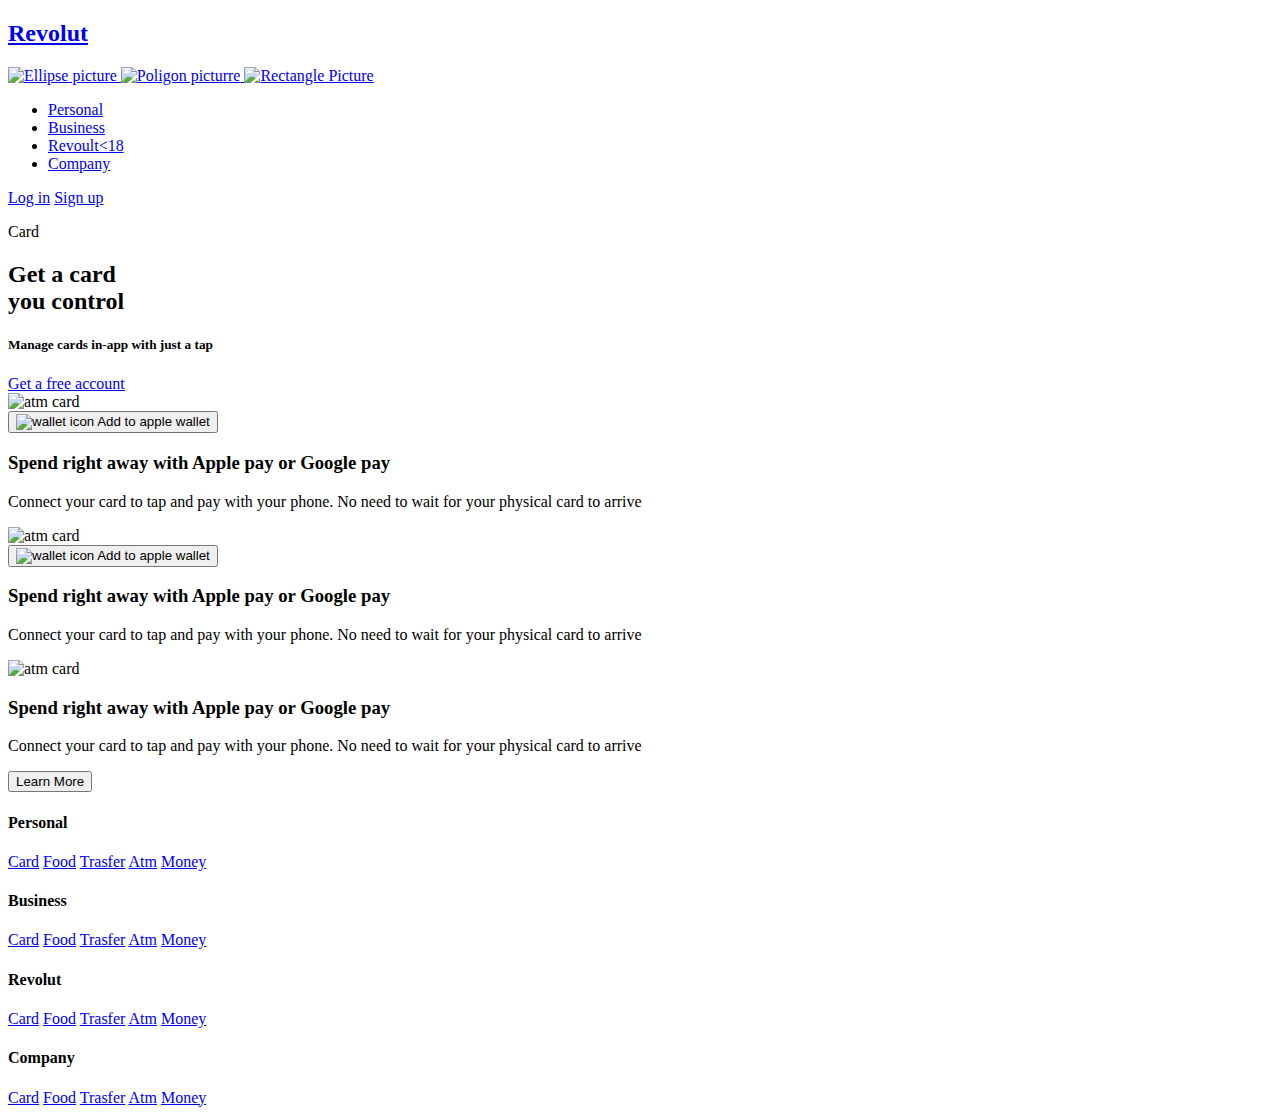
==== index.html @ d12bc12c "new card is added" ====
<!DOCTYPE html>
<html lang="en">
<head>
    <meta charset="UTF-8">
    <meta name="viewport" content="width=device-width, initial-scale=1.0">
    <title>Document</title>
    <link rel="stylesheet" href="style.css">
</head>
<body class="sticky">
    <header class="header">
        <a href="#" class="headerText">
            <h2>Revolut</h2>
            <img src="img/Ellipse1.png" alt="Ellipse picture">
            <img src="img/Polygon1.png" alt="Poligon picturre">
            <img src="img/Rectangle19.png" alt="Rectangle Picture">
        </a>

        <nav class="mainNave">
            <ul class="mainNaveList">
                <li><a href="#" class="mainNaveLink">Personal</a></li>
                <li><a href="#" class="mainNaveLink">Business</a></li>
                <li><a href="#" class="mainNaveLink">Revoult&lt;18</a></li>
                <li><a href="#" class="mainNaveLink">Company</a></li> 
            </ul>
        </nav>

        <div class="navBtn">
            <a href="#" class="btn  loginBtn">Log in</a>
            <a href="#" class="btn  signupBtn">Sign up</a>
        </div>
    </header>
    <main>

        <!-- HERO SECTION -->
        <section class="heroSection">
            <div class="heroContainer">
                <p class="heroText">Card</p>
                <h2 class="heroTitle">Get a card <br> you control</h2>
                <h5 class="heroSubTitle">Manage cards in-app with just a tap</h5>
                <div class="heroBtn">
                    <a href="#" class="btn">Get a free account</a>
                </div>
            </div>
        </section>

        <!-- ABOUT SECTION -->
        <section class="aboutSection">
            <div class="gridCard addWallet">
                <div class="gridItem">
                    <img src="/img/Card1.png" alt="atm card" /> <br/>
                    <a href="#">
                        <button>
                            <img src="/img/Wallet.png" alt="wallet icon">
                            Add to apple wallet
                        </button>
                    </a>
                </div>

                <div class="gridItem gridItemText">
                    <h3>Spend right away with Apple pay or Google pay</h3>
                    <p>Connect your card to tap and pay with your phone. No need to wait for your physical card to arrive </p>
                </div>
            </div>

            <div class="gridCard addWallet">
                <div class="gridItem">
                    <img src="/img/Card1.png" alt="atm card" /> <br/>
                    <a href="#">
                        <button>
                            <img src="/img/Wallet.png" alt="wallet icon">
                            Add to apple wallet
                        </button>
                    </a>
                </div>

                <div class="gridItem gridItemText">
                    <h3>Spend right away with Apple pay or Google pay</h3>
                    <p>Connect your card to tap and pay with your phone. No need to wait for your physical card to arrive </p>
                </div>
            </div>
            
            <div class="gridCard learnMore">
                <div class="gridItem">
                    <img src="/img/card.svg" alt="atm card" /> <br/>  
                </div>

                <div class="gridItem gridItemText">
                    <h3>Spend right away with Apple pay or Google pay</h3>
                    <p>Connect your card to tap and pay with your phone. No need to wait for your physical card to arrive </p>
                    <a href="#">
                        <button class="learnMoreBtn">
                           Learn More
                        </button>
                    </a>
                </div>
            </div>
        </section>
    </main>


    <!-- FOOTER SECTION -->
    <footer class="footerSection">
        <div class="gridItem">
            <h4>Personal</h4>
            <div class="footerLink">
            <a href="#">Card</a>
            <a href="#">Food</a>
            <a href="#">Trasfer</a>
            <a href="#">Atm</a>
            <a href="#">Money</a>
            </div>
        </div>

        <div class="gridItem">
            <h4>Business</h4>
            <div class="footerLink">
            <a href="#">Card</a>
            <a href="#">Food</a>
            <a href="#">Trasfer</a>
            <a href="#">Atm</a>
            <a href="#">Money</a>
            </div>
        </div>

        <div class="gridItem">
            <h4>Revolut</h4>
            <div class="footerLink">
            <a href="#">Card</a>
            <a href="#">Food</a>
            <a href="#">Trasfer</a>
            <a href="#">Atm</a>
            <a href="#">Money</a>
            </div>
        </div>

        <div class="gridItem">
            <h4>Company</h4>
            <div class="footerLink">
            <a href="#">Card</a>
            <a href="#">Food</a>
            <a href="#">Trasfer</a>
            <a href="#">Atm</a>
            <a href="#">Money</a>
            </div>
        </div>
    </footer>
    
</body>
</html>
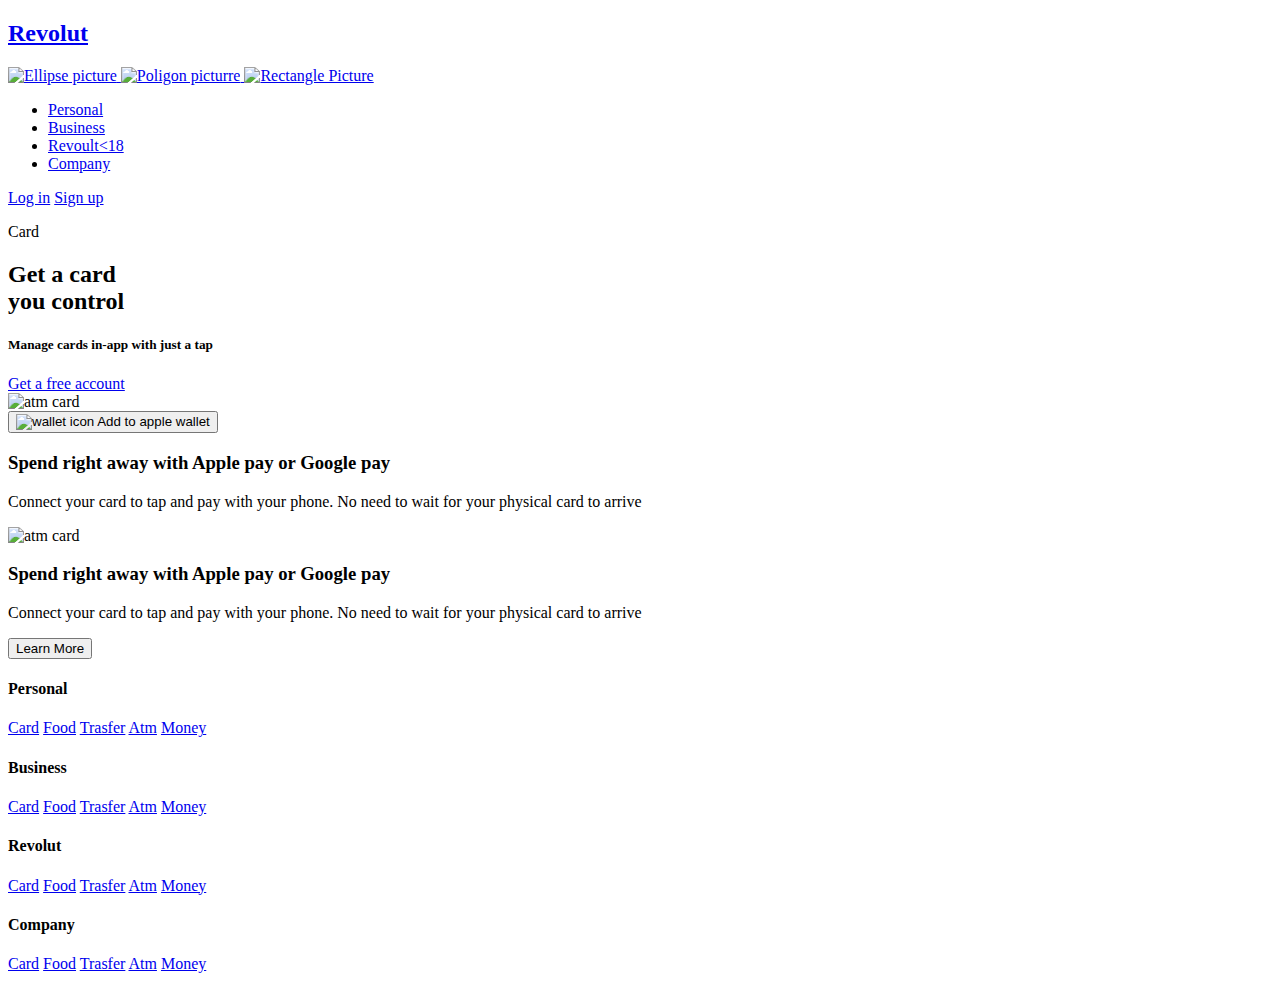
==== commit 366cfbf8: "remove the recent card" ====
--- a/index.html
+++ b/index.html
@@ -45,23 +45,6 @@
 
         <!-- ABOUT SECTION -->
         <section class="aboutSection">
-            <div class="gridCard addWallet">
-                <div class="gridItem">
-                    <img src="/img/Card1.png" alt="atm card" /> <br/>
-                    <a href="#">
-                        <button>
-                            <img src="/img/Wallet.png" alt="wallet icon">
-                            Add to apple wallet
-                        </button>
-                    </a>
-                </div>
-
-                <div class="gridItem gridItemText">
-                    <h3>Spend right away with Apple pay or Google pay</h3>
-                    <p>Connect your card to tap and pay with your phone. No need to wait for your physical card to arrive </p>
-                </div>
-            </div>
-
             <div class="gridCard addWallet">
                 <div class="gridItem">
                     <img src="/img/Card1.png" alt="atm card" /> <br/>
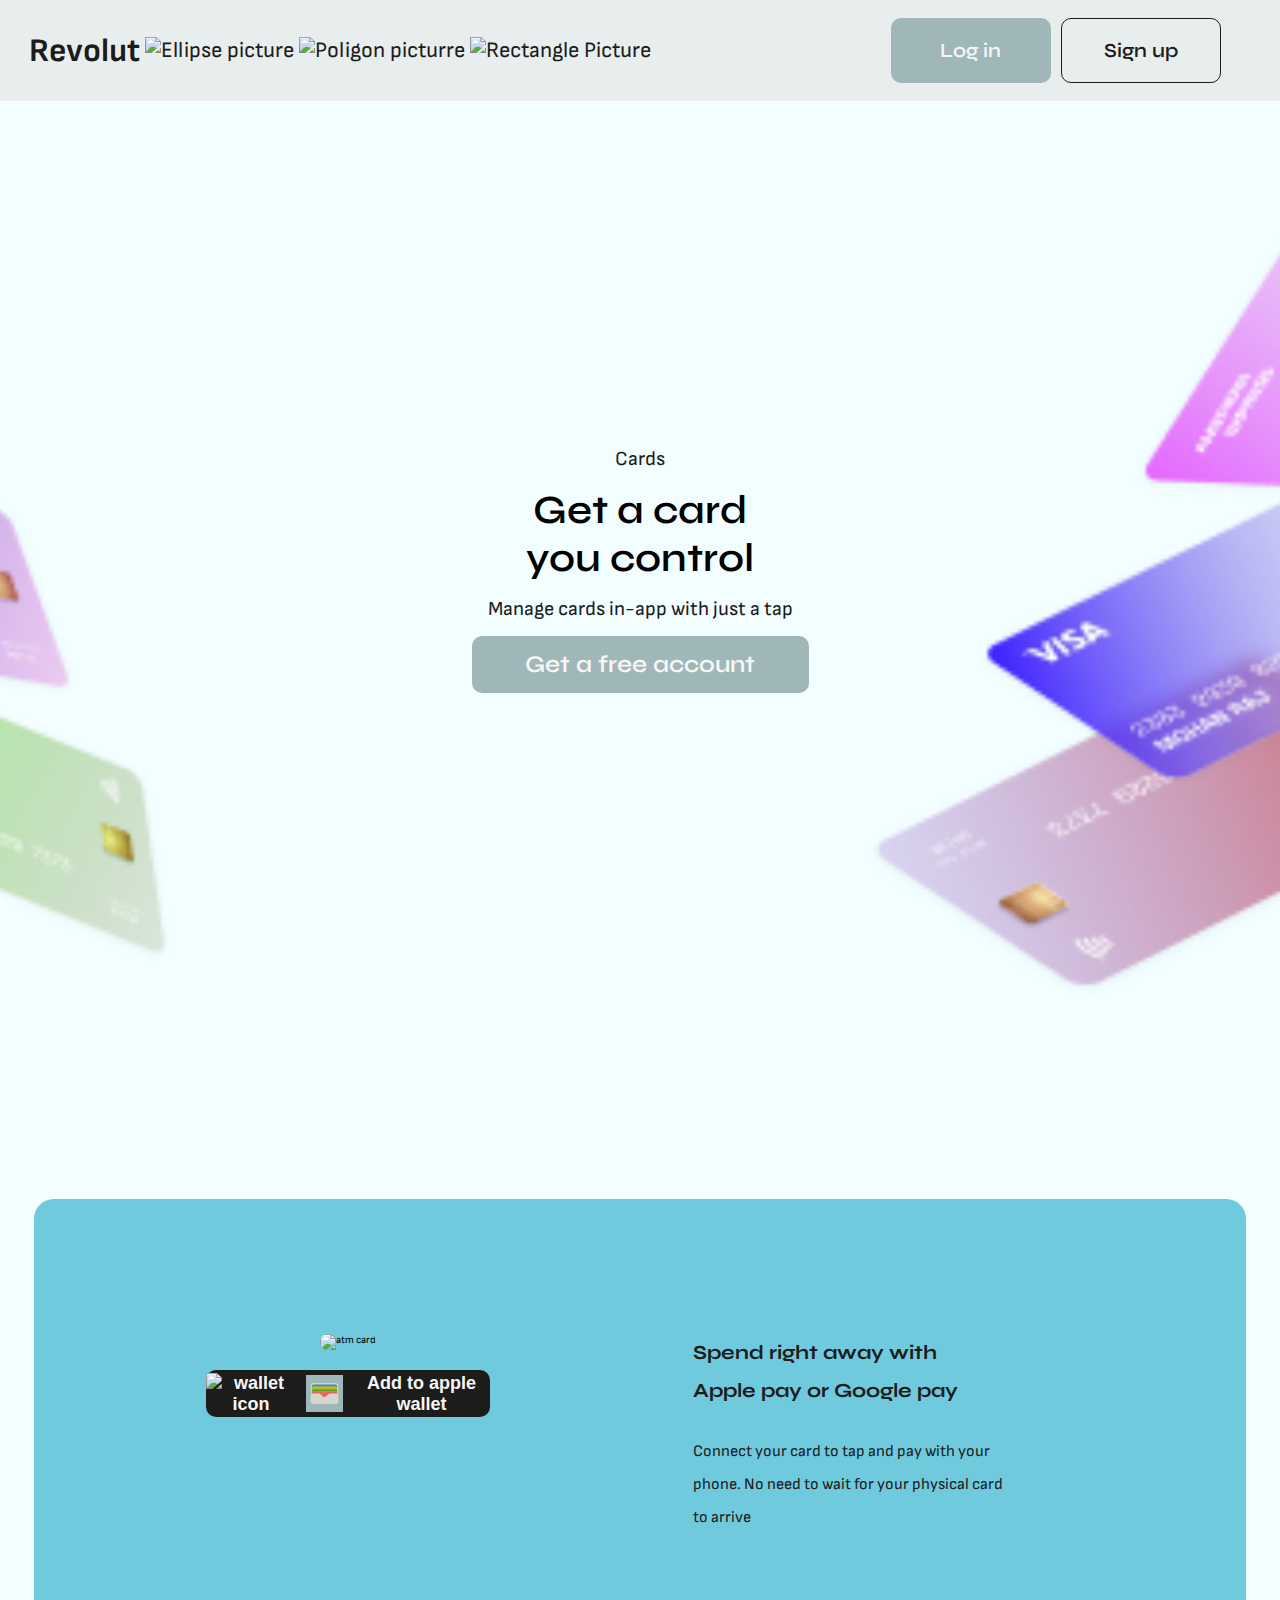
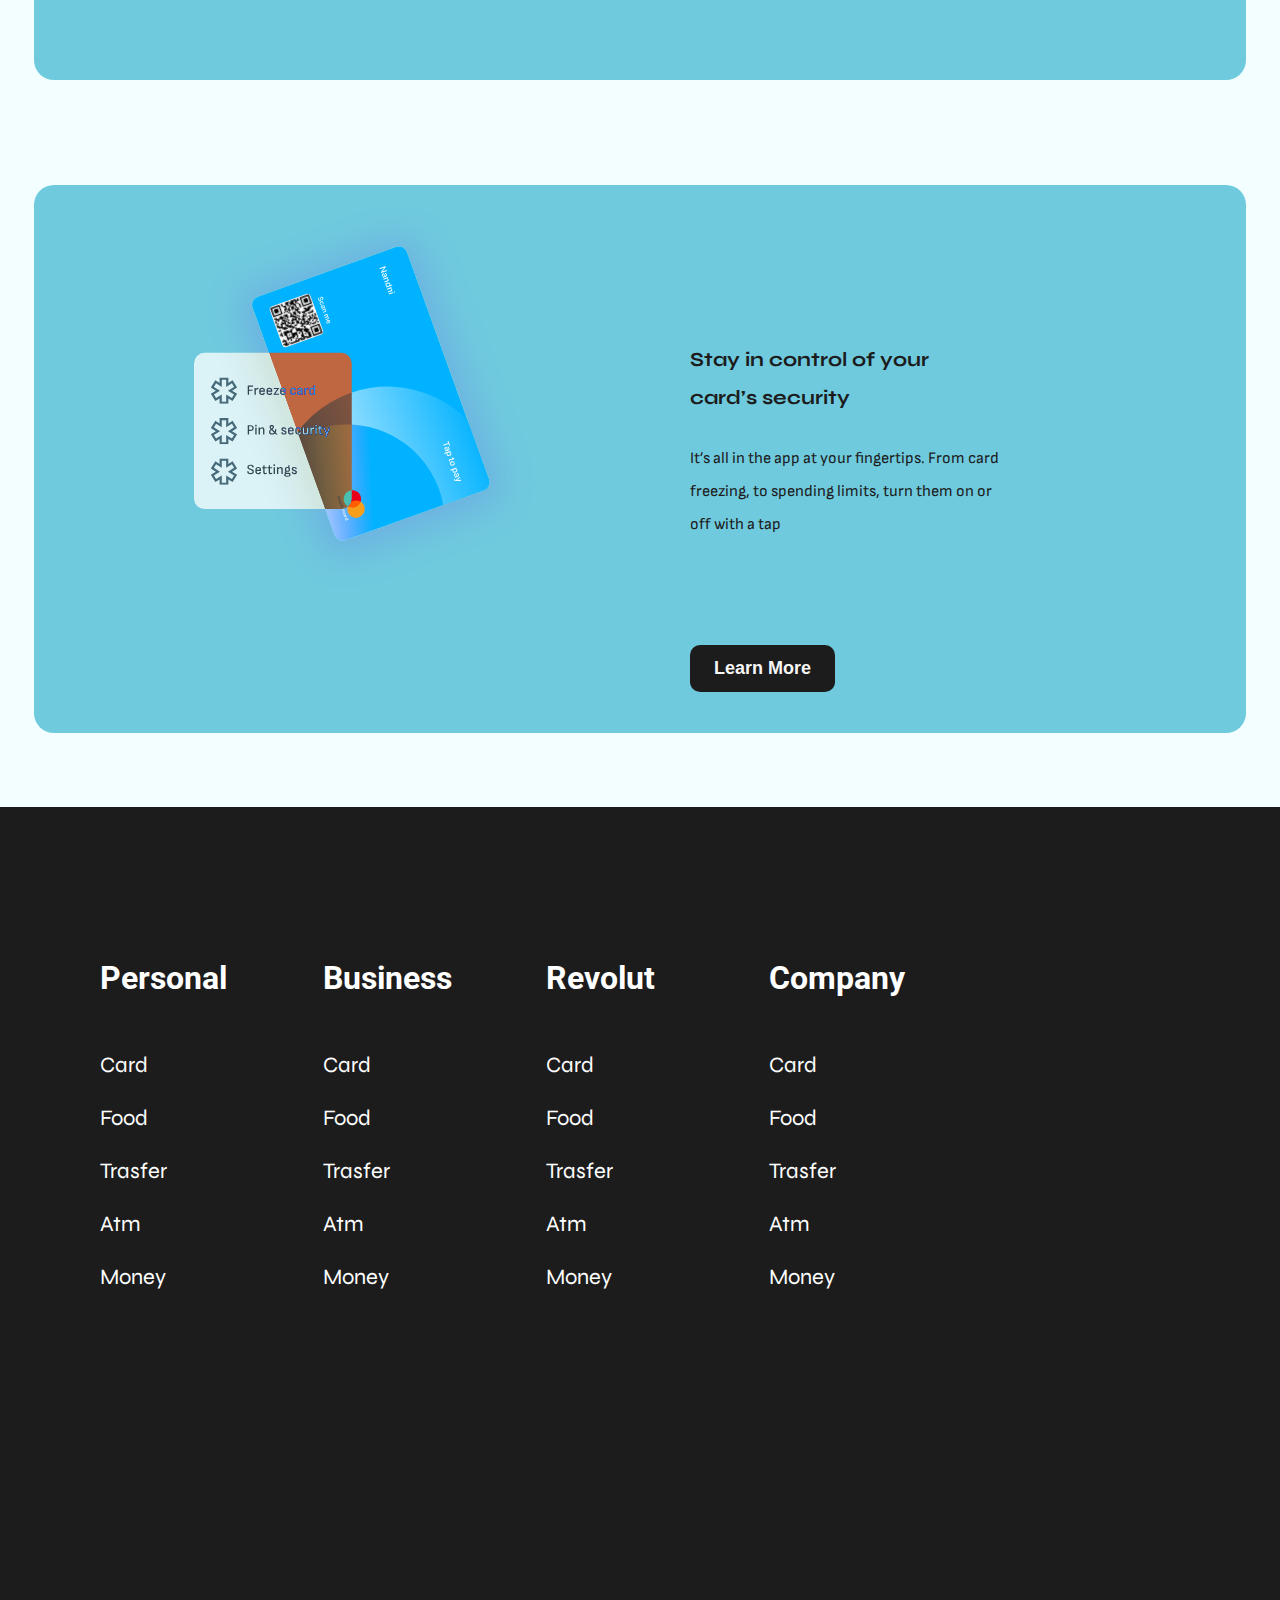
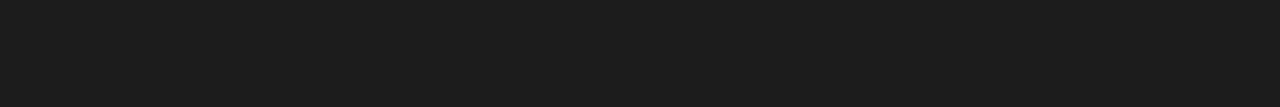
==== commit 7b3b004d: "almost done with it" ====
--- a/index.html
+++ b/index.html
@@ -1,132 +1,173 @@
 <!DOCTYPE html>
 <html lang="en">
-<head>
-    <meta charset="UTF-8">
-    <meta name="viewport" content="width=device-width, initial-scale=1.0">
+  <head>
+    <meta charset="UTF-8" />
+    <meta name="viewport" content="width=device-width, initial-scale=1.0" />
     <title>Document</title>
-    <link rel="stylesheet" href="style.css">
-</head>
-<body class="sticky">
+    <link rel="stylesheet" href="/css/style.css" />
+    <link rel="stylesheet" href="/css/mediaQuery.css" />
+    <link rel="stylesheet" href="/css/general.css" />
+    <link rel="icon" href="/img/Polygon.png" />
+    <link rel="apple-touch-icon" href="/img/Polygon.png" />
+  </head>
+  <body class="menu">
     <header class="header">
-        <a href="#" class="headerText">
-            <h2>Revolut</h2>
-            <img src="img/Ellipse1.png" alt="Ellipse picture">
-            <img src="img/Polygon1.png" alt="Poligon picturre">
-            <img src="img/Rectangle19.png" alt="Rectangle Picture">
-        </a>
+      <a href="#" class="logo">
+        <h2>Revolut</h2>
+        <img src="img/Ellipse1.png" alt="Ellipse picture" />
+        <img src="img/Polygon1.png" alt="Poligon picturre" />
+        <img src="img/Rectangle19.png" alt="Rectangle Picture" />
+      </a>
 
-        <nav class="mainNave">
-            <ul class="mainNaveList">
-                <li><a href="#" class="mainNaveLink">Personal</a></li>
-                <li><a href="#" class="mainNaveLink">Business</a></li>
-                <li><a href="#" class="mainNaveLink">Revoult&lt;18</a></li>
-                <li><a href="#" class="mainNaveLink">Company</a></li> 
+      <nav class="mainNav">
+        <ul class="mainNavList">
+          <li class="mainNavigationLink">
+            <a href="#" class="mainNaveLink">Personal</a>
+            <ul class="personalList">
+              <li><a href="#" class="personalLink">Card</a></li>
+              <li><a href="#" class="personalLink">Food</a></li>
+              <li><a href="#" class="personalLink">Transfer</a></li>
+              <li><a href="#" class="personalLink">Atm</a></li>
+              <li><a href="#" class="personalLink">Money</a></li>
             </ul>
-        </nav>
+          </li>
+          <li><a href="#" class="mainNavLink">Business</a></li>
+          <li>
+            <a href="#" class="mainNavLink"
+              >Revoult&lt;18
+              <div class=""></div
+            ></a>
+          </li>
+          <li><a href="#" class="mainNavLink">Company</a></li>
+          <div class="navBtn">
+            <a href="#" class="btn loginBtn">Log in</a>
+            <a href="/form/form.html" class="btn signupBtn">Sign up</a>
+          </div>
+        </ul>
+      </nav>
 
+      <div class="mobileDiv">
         <div class="navBtn">
-            <a href="#" class="btn  loginBtn">Log in</a>
-            <a href="#" class="btn  signupBtn">Sign up</a>
+          <a href="#" class="btn loginBtn">Log in</a>
+          <a href="/form/form.html" class="btn signupBtn">Sign up</a>
         </div>
+
+        <div class="btn-mobile-nav">
+          <ion-icon class="icon-mobile-nav" name="menu-outline"></ion-icon>
+          <ion-icon class="icon-mobile-nav" name="close-outline"></ion-icon>
+        </div>
+      </div>
     </header>
+
+    <!-- HERO SECTION -->
     <main>
+      <section class="heroSection">
+        <div class="heroContainer">
+          <p class="heroText">Cards</p>
+          <h2 class="heroTitle">Get a card <br />you control</h2>
+          <h5 class="heroSubTitle">Manage cards in-app with just a tap</h5>
+          <div class="heroBtn">
+            <a href="#" class="btn">Get a free account</a>
+          </div>
+        </div>
+      </section>
 
-        <!-- HERO SECTION -->
-        <section class="heroSection">
-            <div class="heroContainer">
-                <p class="heroText">Card</p>
-                <h2 class="heroTitle">Get a card <br> you control</h2>
-                <h5 class="heroSubTitle">Manage cards in-app with just a tap</h5>
-                <div class="heroBtn">
-                    <a href="#" class="btn">Get a free account</a>
-                </div>
-            </div>
-        </section>
+      <!-- ABOUT SECTION -->
+      <section class="aboutSection">
+        <div class="gridCard addWallet">
+          <div class="gridItem gridItemCard">
+            <img class="aboutImg1" src="/img/Card1.png" style="border-radius: 10px;" alt="atm card" />
+            <a href="#">
+              <button>
+                <img src="/img/Wallet.png" alt="wallet icon" />
+                <img src="/img/wallet2.svg" alt="wallet icon" />
+                Add to apple wallet
+              </button>
+            </a>
+          </div>
 
-        <!-- ABOUT SECTION -->
-        <section class="aboutSection">
-            <div class="gridCard addWallet">
-                <div class="gridItem">
-                    <img src="/img/Card1.png" alt="atm card" /> <br/>
-                    <a href="#">
-                        <button>
-                            <img src="/img/Wallet.png" alt="wallet icon">
-                            Add to apple wallet
-                        </button>
-                    </a>
-                </div>
+          <div class="gridItem gridItemText">
+            <h3>Spend right away with Apple pay or Google pay</h3>
+            <p>
+              Connect your card to tap and pay with your phone. No need to wait
+              for your physical card to arrive
+            </p>
+          </div>
+        </div>
 
-                <div class="gridItem gridItemText">
-                    <h3>Spend right away with Apple pay or Google pay</h3>
-                    <p>Connect your card to tap and pay with your phone. No need to wait for your physical card to arrive </p>
-                </div>
-            </div>
-            
-            <div class="gridCard learnMore">
-                <div class="gridItem">
-                    <img src="/img/card.svg" alt="atm card" /> <br/>  
-                </div>
+        <div class="gridCard learnMore">
+          <div class="gridItem learnMoreCard">
+            <img class="atm2" src="/img/card2.png" alt="atm card"  class="atmTablet" />
+            <img class="atmTablet" src="/img/atmTablet.svg" alt="atm card" />
+          </div>
 
-                <div class="gridItem gridItemText">
-                    <h3>Spend right away with Apple pay or Google pay</h3>
-                    <p>Connect your card to tap and pay with your phone. No need to wait for your physical card to arrive </p>
-                    <a href="#">
-                        <button class="learnMoreBtn">
-                           Learn More
-                        </button>
-                    </a>
-                </div>
-            </div>
-        </section>
+          <div class="gridItem gridItemText">
+            <h3>Stay in control of your card’s security</h3>
+            <p>
+              It’s all in the app at your fingertips. From card freezing, to
+              spending limits, turn them on or off with a tap
+            </p>
+            <a href="#"><button class="learnMoreBtn">Learn More</button></a>
+          </div>
+        </div>
+      </section>
     </main>
-
 
     <!-- FOOTER SECTION -->
     <footer class="footerSection">
-        <div class="gridItem">
-            <h4>Personal</h4>
-            <div class="footerLink">
-            <a href="#">Card</a>
-            <a href="#">Food</a>
-            <a href="#">Trasfer</a>
-            <a href="#">Atm</a>
-            <a href="#">Money</a>
-            </div>
+      <div class="gridItem">
+        <h4>Personal</h4>
+        <div class="footerLink">
+          <a href="#">Card</a>
+          <a href="#">Food</a>
+          <a href="#">Trasfer</a>
+          <a href="#">Atm</a>
+          <a href="#">Money</a>
         </div>
+      </div>
 
-        <div class="gridItem">
-            <h4>Business</h4>
-            <div class="footerLink">
-            <a href="#">Card</a>
-            <a href="#">Food</a>
-            <a href="#">Trasfer</a>
-            <a href="#">Atm</a>
-            <a href="#">Money</a>
-            </div>
+      <div class="gridItem">
+        <h4>Business</h4>
+        <div class="footerLink">
+          <a href="#">Card</a>
+          <a href="#">Food</a>
+          <a href="#">Trasfer</a>
+          <a href="#">Atm</a>
+          <a href="#">Money</a>
         </div>
+      </div>
 
-        <div class="gridItem">
-            <h4>Revolut</h4>
-            <div class="footerLink">
-            <a href="#">Card</a>
-            <a href="#">Food</a>
-            <a href="#">Trasfer</a>
-            <a href="#">Atm</a>
-            <a href="#">Money</a>
-            </div>
+      <div class="gridItem">
+        <h4>Revolut</h4>
+        <div class="footerLink">
+          <a href="#">Card</a>
+          <a href="#">Food</a>
+          <a href="#">Trasfer</a>
+          <a href="#">Atm</a>
+          <a href="#">Money</a>
         </div>
+      </div>
 
-        <div class="gridItem">
-            <h4>Company</h4>
-            <div class="footerLink">
-            <a href="#">Card</a>
-            <a href="#">Food</a>
-            <a href="#">Trasfer</a>
-            <a href="#">Atm</a>
-            <a href="#">Money</a>
-            </div>
+      <div class="gridItem">
+        <h4>Company</h4>
+        <div class="footerLink">
+          <a href="#">Card</a>
+          <a href="#">Food</a>
+          <a href="#">Trasfer</a>
+          <a href="#">Atm</a>
+          <a href="#">Money</a>
         </div>
+      </div>
     </footer>
-    
-</body>
-</html>+    <script
+      type="module"
+      src="https://unpkg.com/ionicons@7.1.0/dist/ionicons/ionicons.esm.js"
+    ></script>
+    <script
+      nomodule
+      src="https://unpkg.com/ionicons@7.1.0/dist/ionicons/ionicons.js"
+    ></script>
+
+    <script src="/js/script.js"></script>
+  </body>
+</html>
--- a/css/style.css
+++ b/css/style.css
@@ -0,0 +1,373 @@
+/* HEADER AND NAVBAR */
+
+.header {
+  display: flex;
+  flex-direction: row;
+  justify-content: space-between;
+  align-items: center;
+  background-color: #e8eded;
+  height: 138px;
+  width: 100%;
+  position: fixed;
+  top: 0;
+  bottom: 0;
+  padding: 42px 100px;
+  z-index: 1;
+  box-shadow: 0, 1.2rem, 3.2rem rgba(0, 0, 0, 0.3);
+}
+
+
+.logo {
+  color: #1c1c1c;
+  text-decoration: none;
+  font-size: 20px;
+  display: flex;
+  justify-content: center;
+  align-items: center;
+  gap: 5px;
+}
+
+.mainNav .navBtn{
+  display: none;
+
+}
+
+.mainNavList {
+  display: flex;
+  justify-content: center;
+  align-items: center;
+  text-decoration: none;
+  list-style-type: none;
+  color: #1c1c1c;
+  gap: 3.2rem;
+  font-size: 24px;
+}
+
+.mainNavLink:link,
+.mainNavLink:visited {
+  color: #1c1c1c;
+  text-decoration: none;
+}
+
+.mainNavLink:hover,
+.mainNavLink:active {
+  color: #6fcade;
+  text-decoration: underline;
+}
+
+
+
+/* PERSONALIST */
+.personalList {
+  list-style: none;
+  font-size: 24px;
+  margin-top: 20rem;
+  padding: 70px 30px;
+  display: none;
+  background-color: #e8eded;
+  gap: 2rem;
+  display: none;
+}
+
+.personalLink:link .personalLink {
+  display: none;
+}
+
+.personalLink:link,
+.personalLink:visited {
+  font-size: 24px;
+  color: #1c1c1c;
+}
+.personalLink:hover,
+.personalLink:active {
+  color: #6fcade;
+}
+
+.mainNavigationLink:hover .personalList {
+  display: flex;
+  flex-direction: column;
+  margin-top: 20rem;
+  border-radius: 10px;
+  padding: 5px 50px;
+}
+
+/* MOBILE NAV BUTTON */
+
+.btn-mobile-nav {
+  cursor: pointer;
+  background: none;
+  border: none;
+  display: none;
+}
+
+.icon-mobile-nav {
+  width: 4.8rem;
+  height: 4.8rem;
+  color: #000;
+}
+
+.icon-mobile-nav[name="close-outline"] {
+  display: none;
+}
+
+/* NAV BUTTON */
+.mobileDiv {
+  display: flex;
+  justify-content: center;
+  align-items: center;
+}
+
+.navBtn {
+  display: flex;
+  font-family: "Syne", sans-serif;
+  font-size: 24px;
+  font-weight: 600;
+  gap: 1rem;
+}
+
+.btn,
+.btn:link,
+.btn:visited {
+  padding: 5px 15px;
+  width: 160px;
+  height: 65px;
+  display: flex;
+  justify-content: center;
+  align-items: center;
+  border-radius: 10px;
+  cursor: pointer;
+  transition: all 0.5s;
+  text-decoration: none ease-in-out;
+  border: none;
+}
+
+.loginBtn:link,
+.loginBtn:visited {
+  background-color: #9fb7b9;
+  color: #f6f6f6;
+  font-family: "Syne", sans-serif;
+}
+
+.loginBtn:hover,
+.loginBtn:active {
+  background-color: #b7ced1;
+  color: #e8eded;
+}
+
+.signupBtn:link,
+.signupBtn:visited {
+  color: #1c1c1c;
+  border: 1px solid #1c1c1c;
+  font-family: "Syne", sans-serif;
+}
+
+.signupBtn:hover,
+.signupBtn:active {
+  color: #1c1c1c;
+  background-color: #f5f2ec;
+}
+
+/* MOBILE NAV BUTTON */
+.btn-mobile-nav {
+  cursor: pointer;
+  background: none;
+  border: none;
+  display: none;
+}
+
+.icon-mobile-nav {
+  width: 4.8rem;
+  height: 4.8rem;
+  color: #000;
+}
+
+.icon-mobile-nav[name="close-outline"] {
+  display: none;
+}
+
+
+
+/* HERO SECTION */
+.heroSection {
+  display: flex;
+  justify-content: center;
+  height: 100vh;
+  width: 100vw;
+  margin-top: 15rem;
+  background-image: url(/img/hero.png);
+  background-position: center;
+  background-size: cover;
+}
+
+.heroContainer {
+  display: flex;
+  flex-direction: column;
+  justify-content: center;
+  text-align: center;
+  align-items: center;
+  padding-top: 3rem;
+}
+
+.heroText,
+.heroSubTitle {
+  margin-bottom: 34px;
+  font-size: 32px;
+  font-weight: 500;
+  color: #1c1c1c;
+}
+
+.heroTitle {
+  font-family: "Syne", sans-serif;
+  margin-bottom: 34px;
+  font-size: 115px;
+  font-weight: 600;
+}
+
+.heroBtn {
+  font-family: "Syne", sans-serif;
+  font-size: 24px;
+  font-weight: 600;
+}
+
+.heroBtn .btn {
+  font-size: 24px;
+  color: #f6f6f6;
+  border-radius: 10px;
+  background: #9fb7b9;
+  width: 346px;
+  height: 65px;
+  padding: 10px;
+}
+
+.heroBtn .btn:hover,
+.heroBtn .btn:active {
+  color: #1c1c1c;
+  background-color: #b7ced1;
+}
+
+/* ABOUT SECTION */
+
+.aboutSection {
+  padding: 0 171px;
+  margin: 167px 0 141px;
+}
+
+.aboutSection > .gridCard {
+  width: 1385px;
+  display: grid;
+  grid-template-columns: repeat(2, 1fr);
+  grid-column-gap: 178px;
+  margin-top: 10rem;
+  background-color: #6fcade;
+  padding: 135px 61px 62px 80px;
+  border-radius: 20px;
+}
+
+/* ADD WALLET CARD */
+
+
+.aboutSection .addWallet {
+  padding: 135px 61px 62px 68px;
+}
+
+.aboutSection .gridItem {
+  display: flex;
+  flex-direction: column;
+  align-items: center;
+}
+.aboutSection .gridItem .atmTablet{
+  display: none;
+  
+}
+
+.aboutSection .gridItemText {
+  align-items: flex-start;
+  color: #1c1c1c;
+}
+
+.aboutSection .gridItem button {
+  background-color: #1c1c1c;
+  color: #f6f6f6;
+  cursor: pointer;
+  font-size: 24px;
+  font-weight: 600;
+  display: flex;
+  gap: 10px;
+  justify-content: center;
+  align-items: center;
+  width: 411px;
+  height: 65px;
+  margin-top: 29px;
+  border-radius: 10px;
+}
+
+.aboutSection .gridItemText h3 {
+  font-family: "syne", "sans-serif";
+  font-size: 32px;
+  font-weight: 700;
+  width: 468px;
+  margin-bottom: 25px;
+  line-height: 38px;
+}
+
+.aboutSection .gridItemText p {
+  font-size: 28px;
+  font-weight: 500;
+  line-height: 33px;
+  width: 574px;
+  margin-bottom: 152px;
+}
+
+/* LEARN MORE CARD */
+
+.aboutSection .learnMore {
+  grid-column-gap: 100px;
+  padding: 21px 61px 41px 83px;
+}
+
+.aboutSection .gridItemText .learnMoreBtn {
+  width: 236px;
+}
+
+.aboutSection .learnMore .gridItemText {
+  margin-top: 135px;
+}
+
+/* FOOTER SECTION */
+.footerSection {
+  background-color: #1c1c1c;
+  background-image: url(./img/backgrand.svg);
+  background-position: left;
+  background-repeat: no-repeat;
+  color: #ffff;
+  width: 100vw;
+  height: 100vh;
+  font-size: 32px;
+  font-weight: 400;
+  font-family: "syne", sans-serif;
+  display: grid;
+  grid-template-columns: repeat(4, 1fr);
+  grid-column-gap: 89px;
+  padding: 152px 831px 164px 100px;
+}
+
+.footerSection .gridItem {
+  display: flex;
+  flex-direction: column;
+}
+
+.footerSection h4 {
+  font-family: "roboto", sans-serif;
+  margin-bottom: 55px;
+}
+
+.footerSection .footerLink {
+  width: 134px;
+  display: flex;
+  flex-direction: column;
+  row-gap: 27px;
+  font-size: 22px;
+  font-weight: 300;
+  font-family: "inter" sans-serif;
+}
+
--- a/css/mediaQuery.css
+++ b/css/mediaQuery.css
@@ -0,0 +1,345 @@
+/* FOR DESKTOPS */
+@media (max-width: 1280px) {
+  .header {
+    padding: 34px 29px;
+    height: 101px;
+  }
+
+  .logo {
+    font-size: 22px;
+  }
+
+  .mainNav {
+    display: none;
+  }
+
+  .navBtn {
+    font-size: 20px;
+    margin-right: 30px;
+  }
+
+  .btn-mobile-nav {
+    display: block;
+    z-index: 999;
+  }
+
+  .mainNav {
+    background-color: rgba(255, 255, 255, 0.5);
+    backdrop-filter: blur(10px);
+    position: absolute;
+    top: 0;
+    left: 0;
+    width: 50%;
+    height: 100vh;
+    transform: translateX(100%);
+    display: flex;
+    align-items: center;
+    justify-content: center;
+    transition: all 0.5s ease-in;
+    opacity: 0;
+    pointer-events: none;
+    visibility: hidden;
+  }
+
+  .mainNavList {
+    flex-direction: column;
+    justify-content: flex-start;
+    align-items: flex-start;
+  }
+
+  .nav-open .mainNav {
+    opacity: 1;
+    pointer-events: auto;
+    visibility: visible;
+    transform: translateX(0);
+  }
+
+  .nav-open .icon-mobile-nav[name="close-outline"] {
+    display: block;
+  }
+
+  .nav-open .icon-mobile-nav[name="menu-outline"] {
+    display: none;
+  }
+
+  /* HERO SECTION */
+
+  .heroSection {
+    background-image: url(/img/HEROtABLET.SVG);
+    margin-top: 10rem;
+  }
+
+  .heroText,
+  .heroSubTitle {
+    margin-bottom: 15px;
+    font-size: 20px;
+    font-weight: 400;
+  }
+
+  .heroTitle {
+    font-size: 40px;
+    font-weight: 600;
+    margin-bottom: 15px;
+  }
+
+  .heroBtn .btn {
+    font-size: 24px;
+    width: 337px;
+    height: 57px;
+  }
+
+  /* ABOUT SECTION */
+  .aboutSection {
+    padding: 0 34px;
+    margin: 195px 0 74px;
+  }
+
+  .aboutSection .gridCard {
+    grid-column-gap: 99px;
+    width: auto;
+  }
+
+  .aboutSection .gridCard .aboutImg {
+    width: 267px;
+    height: 169px;
+  }
+
+  .aboutSection .gridCard .atm2 {
+    display: none;
+  }
+  .aboutSection .gridCard .atmTablet {
+    display: inline;
+  }
+
+  .aboutSection .gridItem button {
+    width: 284px;
+    height: 47px;
+    margin-top: 20px;
+    font-size: 18px;
+  }
+
+  .aboutSection .gridItemText h3 {
+    font-size: 20px;
+    width: 278px;
+    font-weight: 700;
+  }
+
+  .aboutSection .gridItemText p {
+    font-size: 16px;
+    width: 321px;
+    font-weight: 400;
+    margin-bottom: 84px;
+  }
+
+  .aboutSection .learnMore {
+    grid-column-gap: 78px;
+  }
+
+  .aboutSection .gridItemText .learnMoreBtn {
+    width: 145px;
+    height: 47px;
+  }
+}
+
+/* SLAEGE TABLETS/LAPTOPS */
+@media (max-width: 991px) {
+  .heroSection {
+    height: auto;
+    padding-bottom: 194px;
+  }
+
+  .aboutSection {
+    padding: 0 34px;
+    margin: 74px 0;
+  }
+  .aboutSection .gridCard {
+    grid-column-gap: 38px;
+  }
+  .aboutSection .learnMore {
+    grid-column-gap: 10px;
+  }
+
+  .aboutSection .learnMore .gridItemText p {
+    width: 90%;
+    margin-bottom: 45px;
+  }
+
+  .footerSection {
+    font-size: 26px;
+    padding: 80px 2281px 57px 41px;
+  }
+  .footerSection .footerLink {
+    width: 100px;
+    font-size: 16px;
+  }
+}
+
+/* SMALL TABLETS */
+@media (max-width: 768px) {
+  .logo {
+    font-size: 16px;
+  }
+
+  .navBtn {
+    font-size: 16px;
+  }
+
+  .btn,
+  .btn:link,
+  .btn:visited {
+    width: 100px;
+    height: 47px;
+  }
+
+  .aboutSection {
+    margin: 54px 0;
+  }
+  .aboutSection .gridCard {
+    padding: 42px 15px 15px;
+    grid-template-columns: 1fr;
+    text-align: center;
+  }
+
+  .aboutSection .addWallet.gridItemText,
+  .aboutSection .learnMore .gridItemText {
+    margin-top: 42px;
+  }
+
+  .aboutSection .gridCard p,
+  .aboutSection .gridCard h3 {
+    width: 100%;
+  }
+
+  .aboutSection .gridItemText h3 {
+    width: auto;
+  }
+
+  .heroSection {
+    padding-bottom: 44px;
+  }
+
+  .footerSection {
+    place-items: center;
+    grid-template-columns: repeat(3, 1fr);
+    grid-row-gap: 88px;
+  }
+}
+
+/* Mobile Phones */
+@media (max-width: 540px) {
+  .mainNav {
+    width: 100%;
+  }
+  .mainNav .navBtn {
+    display: flex;
+    flex-direction: column;
+  }
+
+  .navBtn {
+    display: none;
+  }
+
+  .footerSection {
+    grid-template-columns: repeat(2, 1fr);
+  }
+}
+
+/* SMALL PHONE */
+@media (max-width: 480px) {
+
+  .header {
+    height: 81px;
+  }
+
+  .heroSection {
+    background-image: url(/img/phoneBg.svg);
+  }
+
+  .aboutSection {
+    padding: 0;
+    margin: 0;
+  }
+
+  .aboutSection .gridCard {
+    margin-top: 54px;
+    padding: 0 32px 63px;
+    background-color: #fff;
+    text-align: left;
+    border-radius: none;
+  }
+
+  .aboutSection .gridItemCard {
+    flex-direction: column-reverse;
+    row-gap: 60px;
+    order: 2;
+  }
+
+  .aboutSection .learnMore {
+    margin-top: 15px;
+  }
+
+  .aboutSection .learnMoreCard {
+    order: 2;
+  }
+
+  .aboutSection .gridCard p,
+  .aboutSection .gridCard h3 {
+    margin-bottom: 15px;
+  }
+
+  .aboutSection .gridItem button {
+    background-color: #9fb7b9;
+  }
+
+  .aboutSection .learnMore {
+    height: 598px;
+    padding-bottom: 0;
+  }
+
+  .aboutSection .learnMore .atmTablet {
+    position: relative;
+    top: -60;
+  }
+
+  .aboutSection .gridItemText .learnMoreBtn {
+    margin-top: 0;
+  }
+
+}
+
+@media (max-width: 375px) {
+  .header {
+    padding: 14px 12px;
+
+  }
+
+  .heroBtn .btn {
+    font-size: 16px;
+    width: 207px;
+    height: 37;
+  }
+
+  .aboutSection .gridCard {
+    margin-top: 14px;
+    padding: 0 22px 43px;
+  }
+
+  .aboutSection .gridItem button{
+    font-size: 12px;
+    width: 217px;
+    height: 47px;
+    padding: 12px 30px;
+  }
+
+}
+
+@media (max-width: 280px) {
+  .aboutSection .gridCard .aboutImg {
+    width: 247px;
+    height: 149px;
+  }
+  .aboutSection .gridItem .atmTablet {
+    width: 271px;
+    height: 384px;
+  }
+}
--- a/css/general.css
+++ b/css/general.css
@@ -0,0 +1,23 @@
+@import url("https://fonts.googleapis.com/css2?family=Aldrich&family=Sofia+Sans:wght@100;200;300;400;500;600;700;800&family=Syne:wght@400;500;600;700&family=Inter:wght@300;400;600;700;800;900&family=Roboto:wght@300;400;500;700;900&family=Syne:wght@400;500;600;700&family=Roboto:wght@300;400;500;700;900&family=Syne:wght@400;500;600;700&display=swap");
+
+* {
+  margin: 0;
+  padding: 0;
+  box-sizing: border-box;
+  border: none;
+  outline: none;
+  text-decoration: none;
+  color: inherit;
+  list-style-type: none;
+}
+
+html {
+  font-size: 65.2%;
+  overflow-x: hidden;
+}
+
+body {
+  background-color: #f2feff;
+  font-family: "Sofia Sans", sans-serif;
+  overflow-x: hidden;
+}
